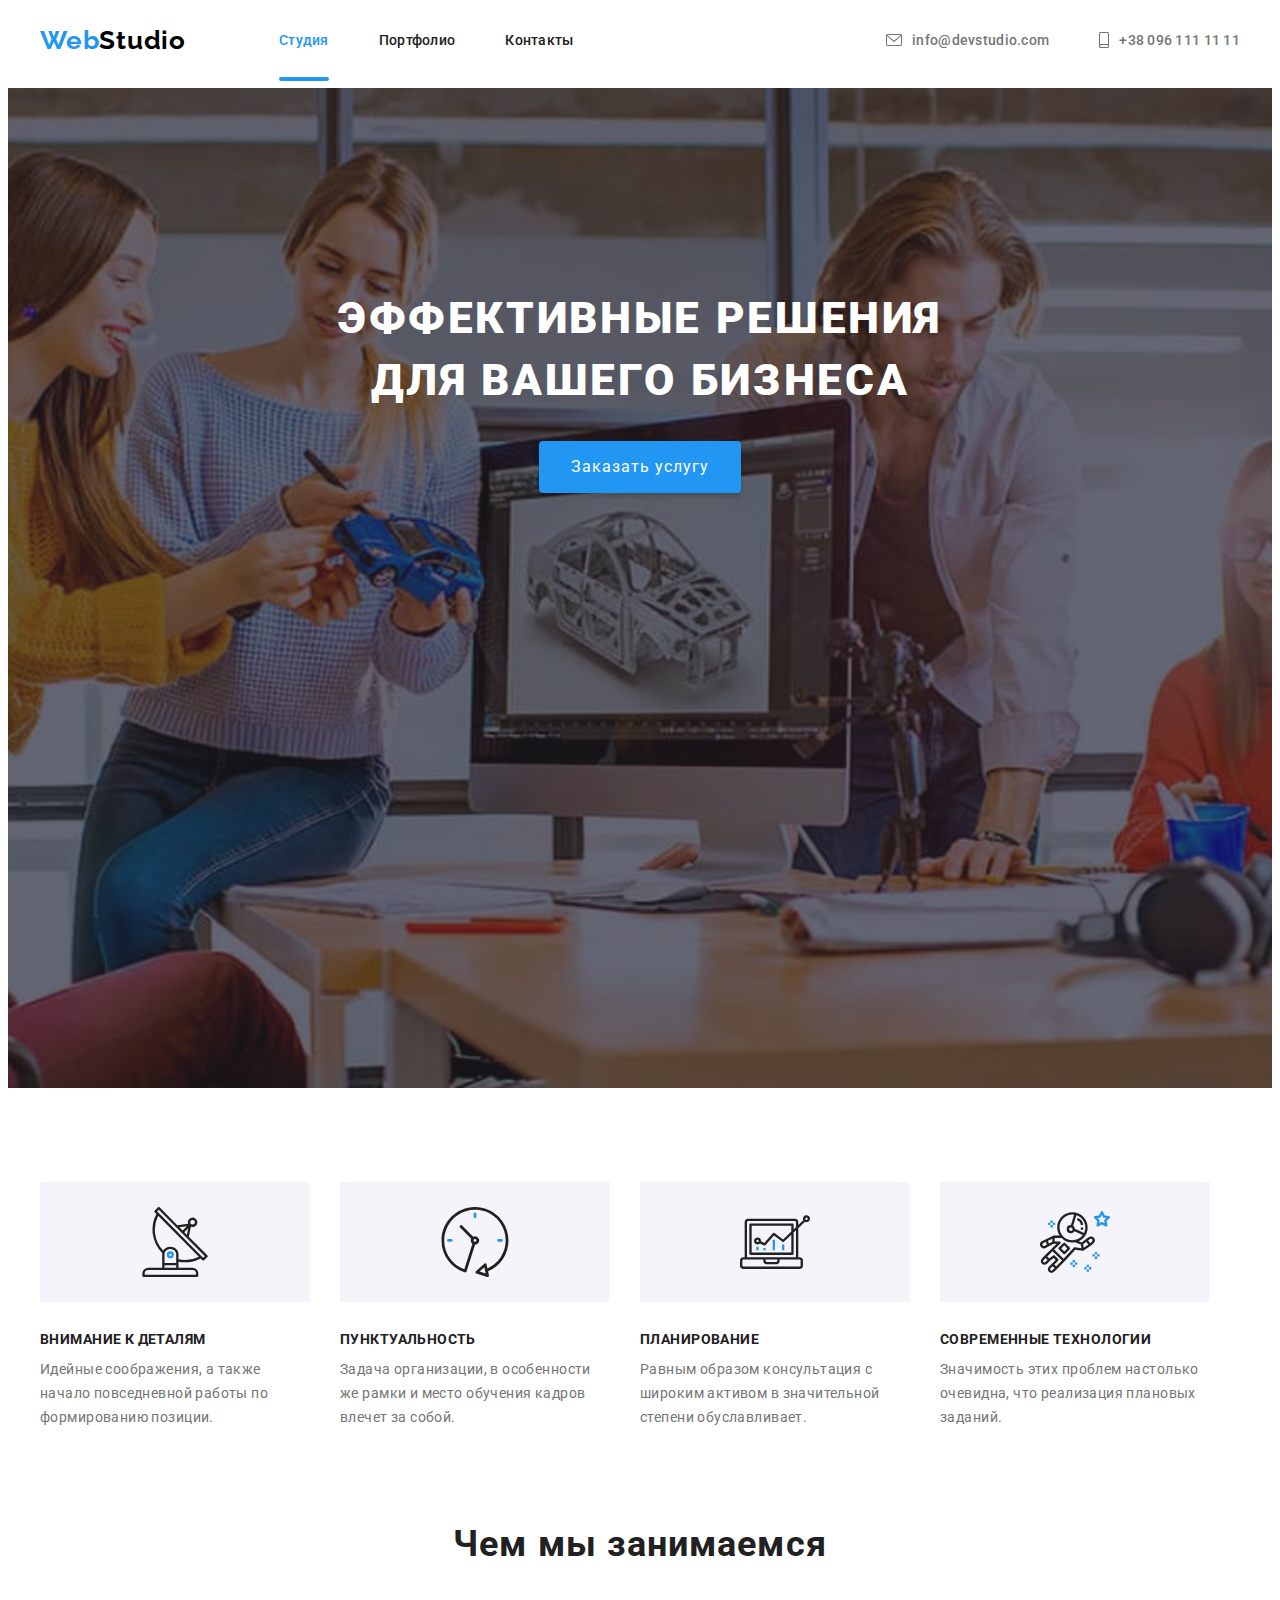
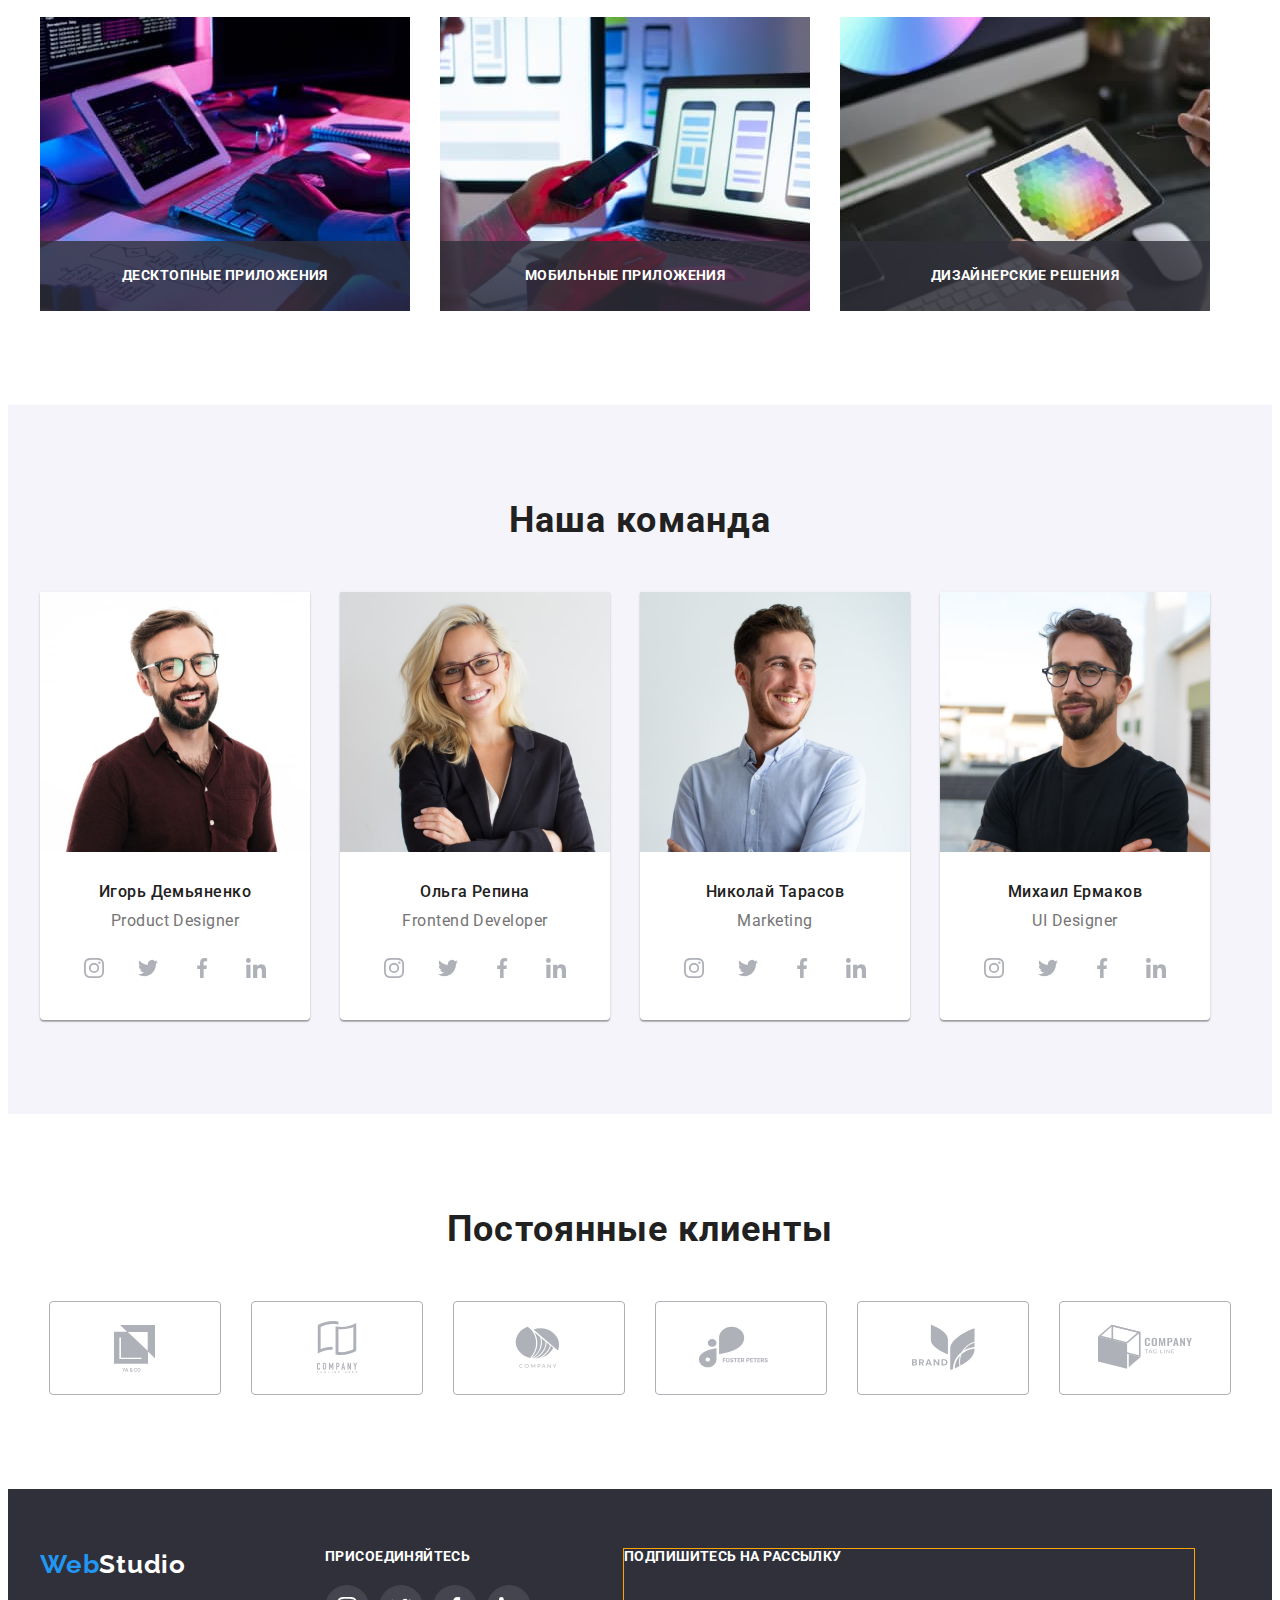
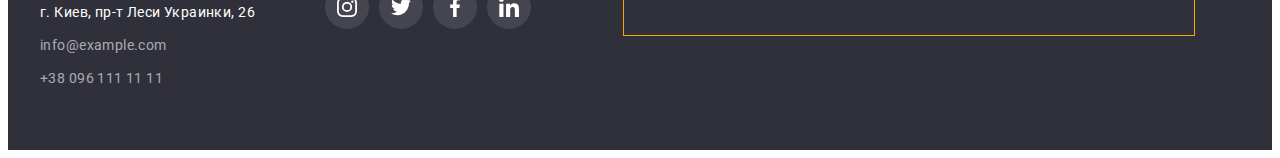
==== index.html @ ceae9c0c "added a button to the modal window" ====
<!DOCTYPE html>
<html lang="ru">
  <head>
    <meta charset="UTF-8" />
    <meta http-equiv="X-UA-Compatible" content="IE=edge" />
    <meta name="viewport" content="width=device-width, initial-scale=1.0" />
    <title>Document</title>
    <link
      href="https://fonts.googleapis.com/css2?family=Raleway:wght@700&family=Roboto:wght@400;500;700;900&display=swap"
      rel="stylesheet"
    />
    <link
      rel="stylesheet"
      href="https://cdnjs.cloudflare.com/ajax/libs/modern-normalize/1.1.0/modern-normalize.min.css"
      integrity="sha512-wpPYUAdjBVSE4KJnH1VR1HeZfpl1ub8YT/NKx4PuQ5NmX2tKuGu6U/JRp5y+Y8XG2tV+wKQpNHVUX03MfMFn9Q=="
      crossorigin="anonymous"
      referrerpolicy="no-referrer"
    />
    <link rel="stylesheet" href="./css/reset.css" />
    <link rel="stylesheet" href="./css/styles.css" />
  </head>
  <body>
    <!-- HEADER SECTION -->

    <header class="page-header">
      <!-- HEADER LOGO -->

      <div class="container main-menu">
        <a class="logo" href="./index.html"
          ><span class="logo-web">Web</span>Studio</a
        >

        <!-- HEADER MENU NAVIGATION   -->

        <nav>
          <ul class="site-nav list">
            <li class="item">
              <a href="./index.html" class="link site-nav-link active"
                >Студия</a
              >
            </li>
            <li class="item">
              <a href="./portfolio.html" class="link site-nav-link"
                >Портфолио</a
              >
            </li>
            <li class="item">
              <a href="" class="link site-nav-link">Контакты</a>
            </li>
          </ul>
        </nav>

        <!-- HEADER CONTACTS SECTIONS -->

        <ul class="site-nav-contacts list">
          <li class="contacts-display">
            <a href="mailto:info@devstudio.com" class="link site-contacts-link">
              <svg class="icon-envelope">
                <use href="./images/icons.svg#icon-envelope"></use>
              </svg>
              info@devstudio.com</a
            >
          </li>
          <li class="contacts-display">
            <a href="tel:+380961111111" class="link site-contacts-link">
              <svg class="icon-smartphone">
                <use href="./images/icons.svg#icon-smartphone"></use>
              </svg>
              +38 096 111 11 11</a
            >
          </li>
        </ul>
      </div>
    </header>

    <!-- MAIN/UNIQUES WEBPAGE CONTENT -->

    <main>
      <!-- HERO SECTION -->

      <section class="hero">
        <h1 class="hero-title">Эффективные решения для вашего бизнеса</h1>
        <button class="hero-button" type="button" data-modal-open>
          Заказать услугу
        </button>
      </section>

      <!-- OUR STRONG SIDES SECTION -->

      <section class="section">
        <h2 class="visually-hidden">Наши сильные стороны</h2>
        <div class="container">
          <ul class="flex-container list">
            <li class="flex-element">
              <div class="whatwedo-icons">
                <svg class="whatwedo-icons-item">
                  <use href="./images/icons.svg#icon-antenna"></use>
                </svg>
              </div>
              <h3 class="subsection-title">Внимание к деталям</h3>
              <p>
                Идейные соображения, а также начало повседневной работы по
                формированию позиции.
              </p>
            </li>
            <li class="flex-element">
              <div class="whatwedo-icons">
                <svg class="whatwedo-icons-item">
                  <use href="./images/icons.svg#icon-vector"></use>
                </svg>
              </div>
              <h3 class="subsection-title">Пунктуальность</h3>
              <p>
                Задача организации, в особенности же рамки и место обучения
                кадров влечет за собой.
              </p>
            </li>
            <li class="flex-element">
              <div class="whatwedo-icons">
                <svg class="whatwedo-icons-item">
                  <use href="./images/icons.svg#icon-diagram"></use>
                </svg>
              </div>
              <h3 class="subsection-title">Планирование</h3>
              <p>
                Равным образом консультация с широким активом в значительной
                степени обуславливает.
              </p>
            </li>
            <li class="flex-element">
              <div class="whatwedo-icons">
                <svg class="whatwedo-icons-item">
                  <use href="./images/icons.svg#icon-astronaut"></use>
                </svg>
              </div>
              <h3 class="subsection-title">Современные технологии</h3>
              <p>
                Значимость этих проблем настолько очевидна, что реализация
                плановых заданий.
              </p>
            </li>
          </ul>
        </div>
      </section>

      <!-- WHAT WE DO SECTION-->

      <section>
        <div class="container whatwedo">
          <h2 class="section-title">Чем мы занимаемся</h2>
          <ul class="whatwedo-list list">
            <li class="whatwedo-pictures">
              <img
                src="././images/whatwedo/whatwedo-1.jpg"
                alt="Картинка 1"
                width="370"
              />
              <div class="whatwedo-layer">
                <p class="whatwedo-layer-text">Десктопные приложения</p>
              </div>
              <!-- </div> -->
            </li>
            <li class="whatwedo-pictures">
              <img
                src="././images/whatwedo/whatwedo-2.jpg"
                alt="Картинка 2"
                width="370"
              />
              <div class="whatwedo-layer">
                <p class="whatwedo-layer-text">Мобильные приложения</p>
              </div>
            </li>
            <li class="whatwedo-pictures">
              <img
                src="././images/whatwedo/whatwedo-3.jpg"
                alt="Картинка 3"
                width="370"
              />
              <div class="whatwedo-layer">
                <p class="whatwedo-layer-text">Дизайнерские решения</p>
              </div>
            </li>
          </ul>
        </div>
      </section>

      <!-- OUR TEAM SECTION -->

      <section class="section team">
        <div class="container">
          <h2 class="section-title">Наша команда</h2>
          <ul class="flex-container team list">
            <li class="flex-element-team">
              <img
                src="././images/ourteam/ourteam-1.jpg"
                alt="Игорь Демьяненко"
                width="270"
              />
              <div class="team-description">
                <h3 class="team-names">Игорь Демьяненко</h3>
                <p class="team-professions">Product Designer</p>
                <!-- SOCIAL ICONS -->
                <ul class="team-social">
                  <li class="team-item">
                    <a
                      class="team-link"
                      href="https://www.instagram.com/"
                      target="_blank"
                      rel="noopener noreferrer"
                      aria-label="Instragram Icon"
                    >
                      <svg class="team-icon">
                        <use href="./images/icons.svg#icon-instagram"></use>
                      </svg>
                    </a>
                  </li>
                  <li class="team-item">
                    <a
                      class="team-link"
                      href="https://twitter.com/?lang=en"
                      target="_blank"
                      rel="noopener noreferrer"
                      aria-label="Twitter Icon"
                    >
                      <svg class="team-icon">
                        <use href="./images/icons.svg#icon-twitter"></use>
                      </svg>
                    </a>
                  </li>
                  <li class="team-item">
                    <a
                      class="team-link"
                      href="https://twitter.com/?lang=en"
                      target="_blank"
                      rel="noopener noreferrer"
                      aria-label="Facebook Icon"
                    >
                      <svg class="team-icon">
                        <use href="./images/icons.svg#icon-facebook"></use>
                      </svg>
                    </a>
                  </li>
                  <li class="team-item">
                    <a
                      class="team-link"
                      href="https://www.linkedin.com/"
                      target="_blank"
                      rel="noopener noreferrer"
                      aria-label="LinkedIn Icon"
                    >
                      <svg class="team-icon">
                        <use href="./images/icons.svg#icon-linkedin"></use>
                      </svg>
                    </a>
                  </li>
                </ul>
              </div>
            </li>
            <li class="flex-element-team">
              <img
                src="././images/ourteam/ourteam-2.jpg"
                alt="Ольга Репина"
                width="270"
              />
              <div class="team-description">
                <h3 class="team-names">Ольга Репина</h3>
                <p class="team-professions">Frontend Developer</p>
                <!-- SOCIAL ICONS -->
                <ul class="team-social">
                  <li class="team-item">
                    <a
                      class="team-link"
                      href="https://www.instagram.com/"
                      target="_blank"
                      rel="noopener noreferrer"
                      aria-label="Instragram Icon"
                    >
                      <svg class="team-icon">
                        <use href="./images/icons.svg#icon-instagram"></use>
                      </svg>
                    </a>
                  </li>
                  <li class="team-item">
                    <a
                      class="team-link"
                      href="https://twitter.com/?lang=en"
                      target="_blank"
                      rel="noopener noreferrer"
                      aria-label="Twitter Icon"
                    >
                      <svg class="team-icon">
                        <use href="./images/icons.svg#icon-twitter"></use>
                      </svg>
                    </a>
                  </li>
                  <li class="team-item">
                    <a
                      class="team-link"
                      href="https://twitter.com/?lang=en"
                      target="_blank"
                      rel="noopener noreferrer"
                      aria-label="Facebook Icon"
                    >
                      <svg class="team-icon">
                        <use href="./images/icons.svg#icon-facebook"></use>
                      </svg>
                    </a>
                  </li>
                  <li class="team-item">
                    <a
                      class="team-link"
                      href="https://www.linkedin.com/"
                      target="_blank"
                      rel="noopener noreferrer"
                      aria-label="LinkedIn Icon"
                    >
                      <svg class="team-icon">
                        <use href="./images/icons.svg#icon-linkedin"></use>
                      </svg>
                    </a>
                  </li>
                </ul>
              </div>
            </li>
            <li class="flex-element-team">
              <img
                src="././images/ourteam/ourteam-3.jpg"
                alt="Николай Тарасов"
                width="270"
              />
              <div class="team-description">
                <h3 class="team-names">Николай Тарасов</h3>
                <p class="team-professions">Marketing</p>
                <!-- SOCIAL ICONS -->
                <ul class="team-social">
                  <li class="team-item">
                    <a
                      class="team-link"
                      href="https://www.instagram.com/"
                      target="_blank"
                      rel="noopener noreferrer"
                      aria-label="Instragram Icon"
                    >
                      <svg class="team-icon">
                        <use href="./images/icons.svg#icon-instagram"></use>
                      </svg>
                    </a>
                  </li>
                  <li class="team-item">
                    <a
                      class="team-link"
                      href="https://twitter.com/?lang=en"
                      target="_blank"
                      rel="noopener noreferrer"
                      aria-label="Twitter Icon"
                    >
                      <svg class="team-icon">
                        <use href="./images/icons.svg#icon-twitter"></use>
                      </svg>
                    </a>
                  </li>
                  <li class="team-item">
                    <a
                      class="team-link"
                      href="https://twitter.com/?lang=en"
                      target="_blank"
                      rel="noopener noreferrer"
                      aria-label="Facebook Icon"
                    >
                      <svg class="team-icon">
                        <use href="./images/icons.svg#icon-facebook"></use>
                      </svg>
                    </a>
                  </li>
                  <li class="team-item">
                    <a
                      class="team-link"
                      href="https://www.linkedin.com/"
                      target="_blank"
                      rel="noopener noreferrer"
                      aria-label="LinkedIn Icon"
                    >
                      <svg class="team-icon">
                        <use href="./images/icons.svg#icon-linkedin"></use>
                      </svg>
                    </a>
                  </li>
                </ul>
              </div>
            </li>
            <li class="flex-element-team">
              <img
                src="././images/ourteam/ourteam-4.jpg"
                alt="Михаил Ермаков"
                width="270"
              />
              <div class="team-description">
                <h3 class="team-names">Михаил Ермаков</h3>
                <p class="team-professions">UI Designer</p>
                <!-- SOCIAL ICONS -->
                <ul class="team-social">
                  <li class="team-item">
                    <a
                      class="team-link"
                      href="https://www.instagram.com/"
                      target="_blank"
                      rel="noopener noreferrer"
                      aria-label="Instragram Icon"
                    >
                      <svg class="team-icon">
                        <use href="./images/icons.svg#icon-instagram"></use>
                      </svg>
                    </a>
                  </li>
                  <li class="team-item">
                    <a
                      class="team-link"
                      href="https://twitter.com/?lang=en"
                      target="_blank"
                      rel="noopener noreferrer"
                      aria-label="Twitter Icon"
                    >
                      <svg class="team-icon">
                        <use href="./images/icons.svg#icon-twitter"></use>
                      </svg>
                    </a>
                  </li>
                  <li class="team-item">
                    <a
                      class="team-link"
                      href="https://twitter.com/?lang=en"
                      target="_blank"
                      rel="noopener noreferrer"
                      aria-label="Facebook Icon"
                    >
                      <svg class="team-icon">
                        <use href="./images/icons.svg#icon-facebook"></use>
                      </svg>
                    </a>
                  </li>
                  <li class="team-item">
                    <a
                      class="team-link"
                      href="https://www.linkedin.com/"
                      target="_blank"
                      rel="noopener noreferrer"
                      aria-label="LinkedIn Icon"
                    >
                      <svg class="team-icon">
                        <use href="./images/icons.svg#icon-linkedin"></use>
                      </svg>
                    </a>
                  </li>
                </ul>
              </div>
            </li>
          </ul>
        </div>
      </section>
    </main>

    <!-- OUR CUSTOMERS SECTION -->

    <section class="section">
      <div class="container">
        <h2 class="section-title">Постоянные клиенты</h2>
        <ul class="customers-list">
          <li class="customers-items">
            <a
              class="customers-link"
              href=""
              target="_blank"
              rel="noopener noreferrer"
              aria-label="Our client 1"
            >
              <svg class="customers-icon">
                <use href="./images/icons.svg#icon-client1"></use>
              </svg>
            </a>
          </li>
          <li class="customers-items">
            <a
              class="customers-link"
              href=""
              target="_blank"
              rel="noopener noreferrer"
              aria-label="Our client 2"
            >
              <svg class="customers-icon">
                <use href="./images/icons.svg#icon-client2"></use>
              </svg>
            </a>
          </li>
          <li class="customers-items">
            <a
              class="customers-link"
              href=""
              target="_blank"
              rel="noopener noreferrer"
              aria-label="Our client 3"
            >
              <svg class="customers-icon">
                <use href="./images/icons.svg#icon-client3"></use>
              </svg>
            </a>
          </li>
          <li class="customers-items">
            <a
              class="customers-link"
              href=""
              target="_blank"
              rel="noopener noreferrer"
              aria-label="Our client 4"
            >
              <svg class="customers-icon">
                <use href="./images/icons.svg#icon-client4"></use>
              </svg>
            </a>
          </li>
          <li class="customers-items">
            <a
              class="customers-link"
              href=""
              target="_blank"
              rel="noopener noreferrer"
              aria-label="Our client 5"
            >
              <svg class="customers-icon">
                <use href="./images/icons.svg#icon-client5"></use>
              </svg>
            </a>
          </li>
          <li class="customers-items">
            <a
              class="customers-link"
              href=""
              target="_blank"
              rel="noopener noreferrer"
              aria-label="Our client "
            >
              <svg class="customers-icon">
                <use href="./images/icons.svg#icon-client6"></use>
              </svg>
            </a>
          </li>
        </ul>
      </div>
    </section>

    <!-- PAGE FOOTER SECTION-->

    <footer class="footer">
      <div class="container">
        <div class="footer-container">
          <div class="footer-address">
            <div class="logo-footer">
              <a class="logo" href=""
                ><span class="logo-web">Web</span
                ><span class="logo-studio-footer">Studio</span></a
              >
            </div>
            <address>
              <p class="contacts-items addess-footer">
                г. Киев, пр-т Леси Украинки, 26
              </p>
              <a
                class="contacts-items contacts-footer link"
                href="mailto:info@example.com"
                >info@example.com</a
              >
              <a
                class="contacts-items contacts-footer link"
                href="tel:+380961111111"
                >+38 096 111 11 11</a
              >
            </address>
          </div>

          <!-- FOOTER JOIN US SECTION -->

          <div>
            <p class="join-us-title">Присоединяйтесь</p>
            <ul class="join-us-list">
              <li class="join-us-item">
                <a
                  class="join-us-link"
                  href="https://www.instagram.com/"
                  target="_blank"
                  rel="noopener noreferrer"
                  aria-label="Instragram Icon"
                >
                  <svg class="join-us-icon">
                    <use href="./images/icons.svg#icon-instagram"></use>
                  </svg>
                </a>
              </li>
              <li class="join-us-item">
                <a
                  class="join-us-link"
                  href="https://twitter.com/?lang=en"
                  target="_blank"
                  rel="noopener noreferrer"
                  aria-label="Twitter Icon"
                >
                  <svg class="join-us-icon">
                    <use href="./images/icons.svg#icon-twitter"></use>
                  </svg>
                </a>
              </li>
              <li class="join-us-item">
                <a
                  class="join-us-link"
                  href="https://twitter.com/?lang=en"
                  target="_blank"
                  rel="noopener noreferrer"
                  aria-label="Facebook Icon"
                >
                  <svg class="join-us-icon">
                    <use href="./images/icons.svg#icon-facebook"></use>
                  </svg>
                </a>
              </li>
              <li class="join-us-item">
                <a
                  class="join-us-link"
                  href="https://www.linkedin.com/"
                  target="_blank"
                  rel="noopener noreferrer"
                  aria-label="LinkedIn Icon"
                >
                  <svg class="join-us-icon">
                    <use href="./images/icons.svg#icon-linkedin"></use>
                  </svg>
                </a>
              </li>
            </ul>
          </div>

          <!-- SIGN UP FOOTER -->
          <div class="sign-up-section">
            <p class="sign-up-title">Подпишитесь на рассылку</p>
            <div></div>
          </div>
        </div>
      </div>
    </footer>

    <!-- MODAL WINDOW "MAKE AN ORDER" BUTTON -->

    <div class="backdrop is-hidden" data-modal>
      <div class="modal">
        <!-- MODAL FORM CLOSE BUTTON -->

        <button class="modal-close-button" data-modal-close>
          <svg class="icon-close-button">
            <use href="./images/icons.svg#icon-close-button"></use>
          </svg>
        </button>

        <!-- MODAL SUBMIT FORM -->

        <form class="modal-form" autocomplete="off">
          <h2 class="modal-header">Оставьте свои данные, мы вам перезвоним</h2>
          <label class="modal-label"
            >Имя
            <span class="modal-field">
              <input class="modal-input" type="text" name="name" />
              <svg class="modal-icon">
                <use href="./images/icons.svg#icon-modal-name"></use>
              </svg>
            </span>
          </label>
          <label class="modal-label"
            >Телефон
            <span class="modal-field">
              <input class="modal-input" type="tel" name="phone-number" />
              <svg class="modal-icon">
                <use href="./images/icons.svg#icon-modal-phone"></use>
              </svg>
            </span>
          </label>
          <label class="modal-label"
            >Почта
            <span class="modal-field">
              <input class="modal-input" type="email" name="email" />
              <svg class="modal-icon">
                <use href="./images/icons.svg#icon-modal-email"></use>
              </svg>
            </span>
          </label>
          <label class="modal-label">
            Комментарий
            <textarea
              class="modal-field-comment"
              name="feedback"
              placeholder="Введите текст"
            ></textarea>
          </label>
          <label class="modal-checkbox">
            <input type="checkbox" name="terms" value="terms" />Соглашаюсь с
            рассылкой и принимаю<span class="terms-agreement"
              >Условия договора</span
            >
          </label>
          <button class="modal-button" type="submit">Отправить</button>
        </form>
      </div>
    </div>

    <!-- MODAL JS FILE -->

    <script src="./js/modal.js"></script>
  </body>
</html>
---- css/styles.css ----
:root {
  --primary-text-color: #757575;
  --secondary-text-color: #ffffff;
  --title-text-color: #212121;
  --accent-color: #2196f3;
  --primary-bgd-color: #ffffff;
  --secondary-bgd-color: #2f303a;
  --third-bgd-color: #f5f4fa;
}

/* --secondary-font-family: "Raleway", sans-serif; */

body {
  font-family: "Roboto", sans-serif;
  font-size: 14px;
  line-height: 1.7;
  letter-spacing: 0.03em;
  color: var(--primary-text-color);
  background-color: var(--primary-bgd-color);
  padding-top: 80px;
}

/* UTILITES */

.link {
  text-decoration: none;
  transition: color 250ms cubic-bezier(0.4, 0, 0.2, 1);
}

.link:hover,
.link:focus,
.link:active {
  color: var(--accent-color);
}

.list {
  list-style: none;
}

.list .active {
  color: var(--accent-color);
}

.visually-hidden {
  position: absolute;
  white-space: nowrap;
  width: 1px;
  height: 1px;
  overflow: hidden;
  border: 0;
  padding: 0;
  clip: rect(0 0 0 0);
  clip-path: inset(50%);
  margin: -1px;
}

.container {
  width: 1200px;
  padding-left: 15px;
  padding-right: 15px;
  margin-left: auto;
  margin-right: auto;
}

.main-menu {
  display: flex;
  align-items: center;
}

.section {
  padding-top: 94px;
  padding-bottom: 94px;
}

/* WEBSITE LOGO */

.logo {
  font-family: "Raleway", sans-serif;
  font-weight: 700;
  font-size: 26px;
  line-height: 1.2;
  letter-spacing: 0.03em;
  text-decoration: none;
  color: #000000;
}

.logo-web {
  color: var(--accent-color);
}

/* HEADER */

.page-header {
  position: fixed;
  top: 0;
  left: 0;
  width: 100%;
  min-height: 80px;
  background-color: var(--primary-bgd-color);
  z-index: 1;
}

/* WEBSITE NAVIGATION SECTION */

.site-nav {
  display: flex;
  margin-left: 93px;

  font-weight: 500;
  font-size: 14px;
  line-height: 1.2;
  letter-spacing: 0.02em;
  color: var(--title-text-color);
}

.site-nav .item:not(:last-child) {
  margin-right: 50px;
}

.item {
  position: relative;
}

.site-nav-link {
  position: relative;

  display: block;
  padding-top: 32px;
  padding-bottom: 32px;

  font-weight: 500;
  font-size: 14px;
  line-height: 1.2;
  letter-spacing: 0.02em;
  color: var(--title-text-color);
}

.site-nav-link.active:after {
  position: absolute;
  top: calc(100% - 4px);
  left: 0;

  content: "";
  width: 100%;
  height: 4px;
  border-radius: 4px;
  background-color: var(--accent-color);
}

/* WEBSITE CONTACTS SECTION */

.site-nav-contacts {
  display: flex;
  margin-left: auto;
}

.site-nav-contacts .contacts-display:not(:last-child) {
  margin-right: 50px;
}

.site-contacts-link {
  display: flex;
  align-items: center;

  font-weight: 500;
  font-size: 14px;
  line-height: 1.2;
  letter-spacing: 0.02em;
  color: var(--primary-text-color);
}

.icon-envelope {
  width: 16px;
  height: 12px;
  fill: currentColor;
  cursor: pointer;
  margin-right: 10px;
  transition: fill 250ms cubic-bezier(0.4, 0, 0.2, 1);
}

.icon-envelope:hover,
.icon-envelope:focus,
.icon-envelope:active {
  fill: var(--accent-color);
}

.icon-smartphone {
  width: 10px;
  height: 16px;
  fill: currentColor;
  margin-right: 10px;
  transition: fill 250ms cubic-bezier(0.4, 0, 0.2, 1);
}

.icon-smartphone:hover,
.icon-smartphone:focus,
.icon-smartphone:active {
  fill: var(--accent-color);
}

/* HERO SECTION */

.hero {
  max-width: 1600px;
  height: 600px;
  margin-left: auto;
  margin-right: auto;

  background-color: var(--secondary-bgd-color);
  background-image: linear-gradient(
      to right,
      rgba(47, 48, 58, 0.4),
      rgba(47, 48, 58, 0.4)
    ),
    url(../images/hero-background.jpg);
  background-repeat: no-repeat;
  background-position: center;
  background-size: cover;

  text-align: center;
  padding: 200px 0px;
}

.hero-title {
  max-width: 696px;
  text-align: center;

  font-weight: 900;
  font-size: 44px;
  line-height: 1.4;
  letter-spacing: 0.06em;
  text-transform: uppercase;
  color: var(--secondary-text-color);

  margin-bottom: 30px;
  margin: 0 auto;
}

.hero-button {
  font-family: inherit;
  font-size: 16px;
  line-height: 2;
  text-align: center;
  letter-spacing: 0.06em;
  color: var(--secondary-text-color);
  background-color: var(--accent-color);
  box-shadow: 0px 4px 4px rgba(0, 0, 0, 0.15);
  border: none;

  min-width: 200px;
  min-height: 50px;
  border-radius: 4px;
  padding: 10px 32px;
  margin-top: 30px;
  transition: box-shadow 250ms cubic-bezier(0.4, 0, 0.2, 1);
}

.hero-button:hover,
.hero-button:focus,
.hero-button:active {
  box-shadow: inset 0 0 5px 2px rgba(0, 0, 0, 0.3);
}

/* OUR STRONG SIDES SECTION */

.flex-container {
  display: flex;
  flex-wrap: wrap;
  background-color: var(--primary-bgd-color);
  padding-left: 0;
}

.flex-element {
  width: 270px;
  margin-right: 30px;
}

.flex-element:first-child {
  margin-left: 0;
}

.flex-element:last-child {
  margin-right: 0;
}

.whatwedo-icons {
  display: flex;
  justify-content: center;
  align-items: center;
  width: 270px;
  height: 120px;
  background-color: var(--third-bgd-color);
  margin-bottom: 30px;
}

.whatwedo-icons-item {
  display: block;
  align-items: center;
  align-content: center;
  width: 70px;
  height: 70px;
}

.subsection-title {
  font-weight: 700;
  font-size: 14px;
  line-height: 1.14;
  letter-spacing: 0.03em;
  text-transform: uppercase;
  color: var(--title-text-color);
  margin-bottom: 10px;
}

/* WHAT WE DO SECTION */

.whatwedo {
  padding-bottom: 94px;
}

.section-title {
  font-weight: 700;
  font-size: 36px;
  line-height: 1.2;
  letter-spacing: 0.03em;
  color: var(--title-text-color);

  text-align: center;
  margin-bottom: 50px;
}

.whatwedo-list {
  display: flex;
}

.whatwedo-list {
  margin-right: 30px;
}

.whatwedo-pictures:not(:last-child) {
  margin-right: 30px;
}

.whatwedo-pictures {
  position: relative;
}

.whatwedo-layer {
  position: absolute;
  right: 0;
  bottom: 0;
  width: 100%;
  min-height: 70px;
  background-color: rgba(47, 48, 58, 0.8);
}

.whatwedo-layer-text {
  text-align: center;
  font-weight: 700;
  font-size: 14px;
  line-height: 1.14;
  letter-spacing: 0.03em;
  text-transform: uppercase;
  color: var(--secondary-text-color);
  padding: 27px 82px;
}

/* OUR TEAM SECTION */

.team {
  background-color: var(--third-bgd-color);
}

.flex-element-team {
  min-width: 270px;
  min-height: 428px;
  margin-right: 30px;
  box-shadow: 0px 1px 3px rgba(0, 0, 0, 0.12), 0px 1px 1px rgba(0, 0, 0, 0.14),
    0px 2px 1px rgba(0, 0, 0, 0.2);
  border-radius: 0px 0px 4px 4px;
  background-color: var(--primary-bgd-color);
}

.flex-element-team:last-child {
  margin-right: 0;
}

.team-description {
  text-align: center;
  padding: 30px 32px;
}

.team-names {
  font-weight: 500;
  font-size: 16px;
  line-height: 1.2;
  letter-spacing: 0.03em;
  color: var(--title-text-color);
  margin-bottom: 10px;
}

.team-professions {
  font-size: 16px;
  line-height: 1.2;
  letter-spacing: 0.03em;
  color: var(--primary-text-color);
  margin-bottom: 16px;
}
/* SOCIAL LINKS */

.team-social {
  display: flex;
  justify-content: center;
}

.team-item {
  display: flex;
  justify-content: center;
  margin-right: 10px;
}

.team-item:last-child {
  margin-right: 0;
}

.team-link {
  display: flex;
  justify-content: center;
  align-items: center;
  width: 44px;
  height: 44px;
  color: #afb1b8;
  border-radius: 50%;
  text-decoration: none;
  cursor: pointer;
  transition: color 250ms cubic-bezier(0.4, 0, 0.2, 1),
    fill 250ms cubic-bezier(0.4, 0, 0.2, 1),
    background-color 250ms cubic-bezier(0.4, 0, 0.2, 1);
}

.team-icon {
  width: 20px;
  height: 20px;
  fill: currentColor;
  cursor: pointer;
}

.team-link:hover,
.team-link:focus,
.team-link:active {
  color: var(--secondary-text-color);
  fill: var(--secondary-text-color);
  background-color: var(--accent-color);
}

/* OUR CUSTOMERS SECTION */

.customers-list {
  display: flex;
  justify-content: center;
  align-items: center;
  padding-left: auto;
  padding-right: auto;
}

.customers-items {
  margin-right: 30px;
}

.customers-items:last-child {
  margin-right: 0;
}

.customers-link {
  display: flex;
  justify-content: center;
  align-items: center;
  width: 170px;
  height: 92px;
  color: #afb1b8;
  border: 1px solid #afb1b8;
  border-radius: 4px;
  cursor: pointer;
  transition: color 250ms cubic-bezier(0.4, 0, 0.2, 1),
    border 250ms cubic-bezier(0.4, 0, 0.2, 1);
}

.customers-link:hover,
.customers-link:focus,
.customers-link:active {
  color: var(--accent-color);
  border: 1px solid var(--accent-color);
}

.customers-icon {
  width: 106px;
  height: 60px;
  fill: currentColor;
}

/* PAGE FOOTER SECTION */

.footer {
  background-color: var(--secondary-bgd-color);
  padding-top: 60px;
  padding-bottom: 60px;
}

.footer-container {
  display: flex;
  justify-content: flex-start;
  align-items: flex-start;
}

.footer-address {
  margin-right: 70px;
}

.logo-footer {
  margin-bottom: 20px;
}

.logo-studio-footer {
  color: var(--secondary-text-color);
}

.addess-footer {
  font-style: normal;
  font-size: 14px;
  line-height: 1.7;
  letter-spacing: 0.03em;
  color: var(--secondary-text-color);
  margin-bottom: 9px;
}

.contacts-items {
  display: block;
  margin-bottom: 9px;
}

.contacts-items:last-child {
  margin-bottom: 0;
}

.contacts-footer {
  font-style: normal;
  font-size: 14px;
  line-height: 1.7;
  letter-spacing: 0.03em;
  color: rgba(255, 255, 255, 0.6);
}

/* FOOTER JOIN US SECTION */

.join-us-title {
  font-weight: 700;
  font-size: 14px;
  line-height: 1.14;
  letter-spacing: 0.03em;
  text-transform: uppercase;
  color: var(--secondary-text-color);
  margin-bottom: 20px;
}

.join-us-list {
  display: flex;
  justify-content: flex-start;
}

.join-us-item {
  margin-right: 10px;
}

.join-us-item:last-child {
  margin-right: 0;
}

.join-us-link {
  display: flex;
  justify-content: center;
  align-items: center;
  width: 44px;
  height: 44px;
  background: rgba(255, 255, 255, 0.1);
  color: #ffffff;
  border-radius: 50%;
  text-decoration: none;
  cursor: pointer;
  transition: background-color 250ms cubic-bezier(0.4, 0, 0.2, 1);
}

.join-us-link:hover,
.join-us-link:focus,
.join-us-link:active {
  background-color: var(--accent-color);
}

.join-us-icon {
  width: 20px;
  height: 20px;
  fill: currentColor;
  cursor: pointer;
}

/* <!-- SIGN UP FOOTER --> */

.sign-up-section {
  display: flex;
  justify-content: flex-start;
  align-items: flex-start;
  width: 570px;
  height: 86px;
  margin-left: 93px;

  outline: 1px solid orange;
}

.sign-up-title {
  width: 219px;
  height: 16px;
  font-weight: 700;
  font-size: 14px;
  line-height: 1.14;
  letter-spacing: 0.03em;
  text-transform: uppercase;
  color: var(--secondary-text-color);
  margin-bottom: 20px;
}

/* PORTFOLIO PAGE SECTION */

.portfolio-header {
  border-bottom: 1px solid #ececec;
}

.portfolio-button-container {
  display: flex;
  justify-content: center;
  margin-bottom: 50px;
}

.portfolio-button-item {
  margin-right: 8px;
}

.portfolio-button {
  font-family: "Roboto", sans-serif;
  font-weight: 500;
  font-size: 16px;
  line-height: 1.6;
  text-align: center;
  letter-spacing: 0.03em;
  color: var(--title-text-color);
  background-color: var(--third-bgd-color);
  border: none;
  border-radius: 4px;
  cursor: pointer;

  padding: 6px 22px;

  transition: background-color 250ms cubic-bezier(0.4, 0, 0.2, 1),
    color 250ms cubic-bezier(0.4, 0, 0.2, 1),
    box-shadow 250ms cubic-bezier(0.4, 0, 0.2, 1);
}

.portfolio-button:hover,
.portfolio-button:focus,
.portfolio-button:active {
  background-color: var(--accent-color);
  color: #ffffff;
  box-shadow: 0px 3px 1px rgba(0, 0, 0, 0.1), 0px 1px 2px rgba(0, 0, 0, 0.08),
    0px 2px 2px rgba(0, 0, 0, 0.12);
}

.portfolio-button-text {
  font-weight: 500;
  font-size: 16px;
  line-height: 1.6;
  text-align: center;
  letter-spacing: 0.03em;
  color: var(--title-text-color);
}

.flex-element-portfolio {
  display: flex;
  flex-wrap: wrap;
  margin-right: 30px;
}

.flex-element-portfolio:last-child {
  margin-right: 0;
}

.works {
  margin-right: 30px;
  cursor: pointer;
  transition: box-shadow 250ms cubic-bezier(0.4, 0, 0.2, 1);
}

.works:nth-child(-n + 6) {
  margin-bottom: 30px;
}

.works:nth-child(3n + 3) {
  margin-right: 0;
}

.works:hover {
  box-shadow: 0px 1px 1px rgba(0, 0, 0, 0.12), 0px 4px 4px rgba(0, 0, 0, 0.06),
    1px 4px 6px rgba(0, 0, 0, 0.16);
}

/* ----- WORKS OVERLAY START ----- */

.works-pictures {
  position: relative;
  overflow: hidden;
}

.works-pictures:hover .works-overlay {
  transform: translateY(0);
}

.works-overlay {
  position: absolute;
  top: 0;
  left: 0;
  width: 370px;
  height: 100%;

  background: rgba(33, 150, 243, 0.9);
  font-size: 18px;
  line-height: 1.5;
  letter-spacing: 0.03em;
  color: var(--secondary-text-color);
  padding: 63px 24px;

  transform: translateY(100%);
  transition: transform 250ms cubic-bezier(0.4, 0, 0.2, 1);
}

/* ----- WORKS OVERLAY END ----- */

.works-description {
  padding: 20px 24px;
  border-right: 1px solid #eeeeee;
  border-left: 1px solid #eeeeee;
  border-bottom: 1px solid #eeeeee;
}

.works-title {
  font-family: "Roboto", sans-serif;
  font-weight: 700;
  font-size: 18px;
  line-height: 2;
  letter-spacing: 0.06em;
  color: var(--title-text-color);
  margin-bottom: 4px;
}

.works-text {
  font-family: "Roboto", sans-serif;
  font-size: 16px;
  line-height: 2;
  letter-spacing: 0.03em;
  color: var(--primary-text-color);
}

/* MODAL WINDOW "MAKE AN ORDER" */

/* .backdrop {
  position: fixed;
  top: 0;
  left: 0;
  width: 100%;
  height: 100%;
  background-color: rgba(0, 0, 0, 0.2);
  opacity: 1;
  transition: opacity 250ms cubic-bezier(0.4, 0, 0.2, 1);
}

.backdrop.is-hidden {
  opacity: 0;
  visibility: hidden;
  pointer-events: none;
}

.modal {
  position: absolute;
  top: 50%;
  left: 50%;
  transform: translate(-50%, -50%);
  width: 528px;
  height: 581px;

  background: #ffffff;
  box-shadow: 0px 1px 3px rgba(0, 0, 0, 0.12), 0px 1px 1px rgba(0, 0, 0, 0.14),
    0px 2px 1px rgba(0, 0, 0, 0.2);
  border-radius: 4px;
}

.modal-close-button {
  position: absolute;
  top: 8px;
  left: 490px;
  width: 30px;
  height: 30px;
  display: flex;
  justify-content: center;
  align-items: center;

  fill: #000000;
  background-color: var(--primary-bgd-color);
  border: 1px solid rgba(0, 0, 0, 0.1);
  border-radius: 50%;

  transition: fill 250ms cubic-bezier(0.4, 0, 0.2, 1),
    background-color 250ms cubic-bezier(0.4, 0, 0.2, 1),
    border 250ms cubic-bezier(0.4, 0, 0.2, 1);
}

.modal-close-button:hover,
.modal-close-button:focus,
.modal-close-button:active {
  fill: var(--secondary-text-color);
  background-color: var(--accent-color);
  border: var(--accent-color);
} */

/* ALTERNATIVE MODAL WINDOW "MAKE AN ORDER" */

.backdrop {
  position: fixed;
  top: 0;
  left: 0;
  height: 100vh;
  width: 100vw;
  display: flex;
  justify-content: center;
  align-items: center;

  background-color: rgba(0, 0, 0, 0.2);

  opacity: 1;
  transition: opacity 250ms cubic-bezier(0.4, 0, 0.2, 1),
    visibility 250ms cubic-bezier(0.4, 0, 0.2, 1);
}

.backdrop.is-hidden {
  opacity: 0;
  visibility: hidden;
  pointer-events: none;
}

.modal {
  position: relative;
  width: 528px;
  height: 581px;

  background: #ffffff;
  box-shadow: 0px 1px 3px rgba(0, 0, 0, 0.12), 0px 1px 1px rgba(0, 0, 0, 0.14),
    0px 2px 1px rgba(0, 0, 0, 0.2);
  border-radius: 4px;
}

.modal-close-button {
  position: absolute;
  top: 8px;
  right: 8px;
  width: 30px;
  height: 30px;
  display: flex;
  justify-content: center;
  align-items: center;

  fill: #000000;
  background-color: var(--primary-bgd-color);
  border: 1px solid rgba(0, 0, 0, 0.1);
  border-radius: 50%;

  transition: fill 250ms cubic-bezier(0.4, 0, 0.2, 1),
    background-color 250ms cubic-bezier(0.4, 0, 0.2, 1),
    border 250ms cubic-bezier(0.4, 0, 0.2, 1);
}

.modal-close-button:hover,
.modal-close-button:focus,
.modal-close-button:active {
  fill: var(--secondary-text-color);
  background-color: var(--accent-color);
  border: var(--accent-color);
}

.icon-close-button {
  width: 18px;
  height: 18px;
}

/* <!-- MODAL SUBMIT FORM --> */

.modal-form {
  width: 448px;
  margin: 40px;
}

.modal-header {
  width: 448px;
  height: 23px;
  text-align: center;
  font-weight: 700;
  font-size: 20px;
  line-height: 1.15;
  letter-spacing: 0.03em;
  color: var(--title-text-color);
  margin-bottom: 11px;
}

.modal-label {
  display: block;
  font-size: 12px;
  line-height: 1.17;
  letter-spacing: 0.01em;
  color: var(--primary-text-color);
}

.modal-field {
  position: relative;
  display: flex;
  justify-content: flex-start;
  align-content: flex-start;
  width: 448px;
  height: 40px;
  border: 1px solid rgba(33, 33, 33, 0.2);
  border-radius: 4px;
  margin-top: 4px;
  margin-bottom: 10px;
}

.modal-input {
  width: 448px;
  height: 40px;
  border: 1px solid rgba(33, 33, 33, 0.2);
  border-radius: 4px;
}

.modal-icon {
  position: absolute;
  top: 50%;
  left: 12px;
  display: inline-block;
  width: 18px;
  height: 18px;
  fill: var(--title-text-color);
  transform: translateY(-50%);
}

.modal-field-comment {
  display: flex;
  justify-content: flex-start;
  align-content: flex-start;
  width: 448px;
  height: 120px;
  border: 1px solid rgba(33, 33, 33, 0.2);
  border-radius: 4px;
  padding: 12px 16px;
  margin-top: 4px;
  margin-bottom: 20px;
  resize: none;
}

.modal-checkbox {
  display: flex;
  justify-content: space-between;
  align-items: center;
  width: 425px;
  height: 24px;
  font-weight: normal;
  font-size: 14px;
  line-height: 1.71;
  letter-spacing: 0.03em;
  color: var(--primary-text-color);
  margin-bottom: 30px;
}

.terms-agreement {
  text-decoration-line: underline;
  color: var(--accent-color);
}

.modal-button {
  display: flex;
  justify-content: center;
  align-items: center;
  width: 200px;
  height: 50px;
  font-weight: 700;
  font-size: 16px;
  line-height: 1.87;
  letter-spacing: 0.06em;

  color: var(--secondary-text-color);
  background: var(--accent-color);
  box-shadow: 0px 4px 4px rgba(0, 0, 0, 0.15);
  border: solid var(--accent-color);
  border-radius: 4px;

  padding: 10px 56px;
}

modal-field:focus-within {
  fill: var(--accent-color);
  border: solid var(--accent-color);
}
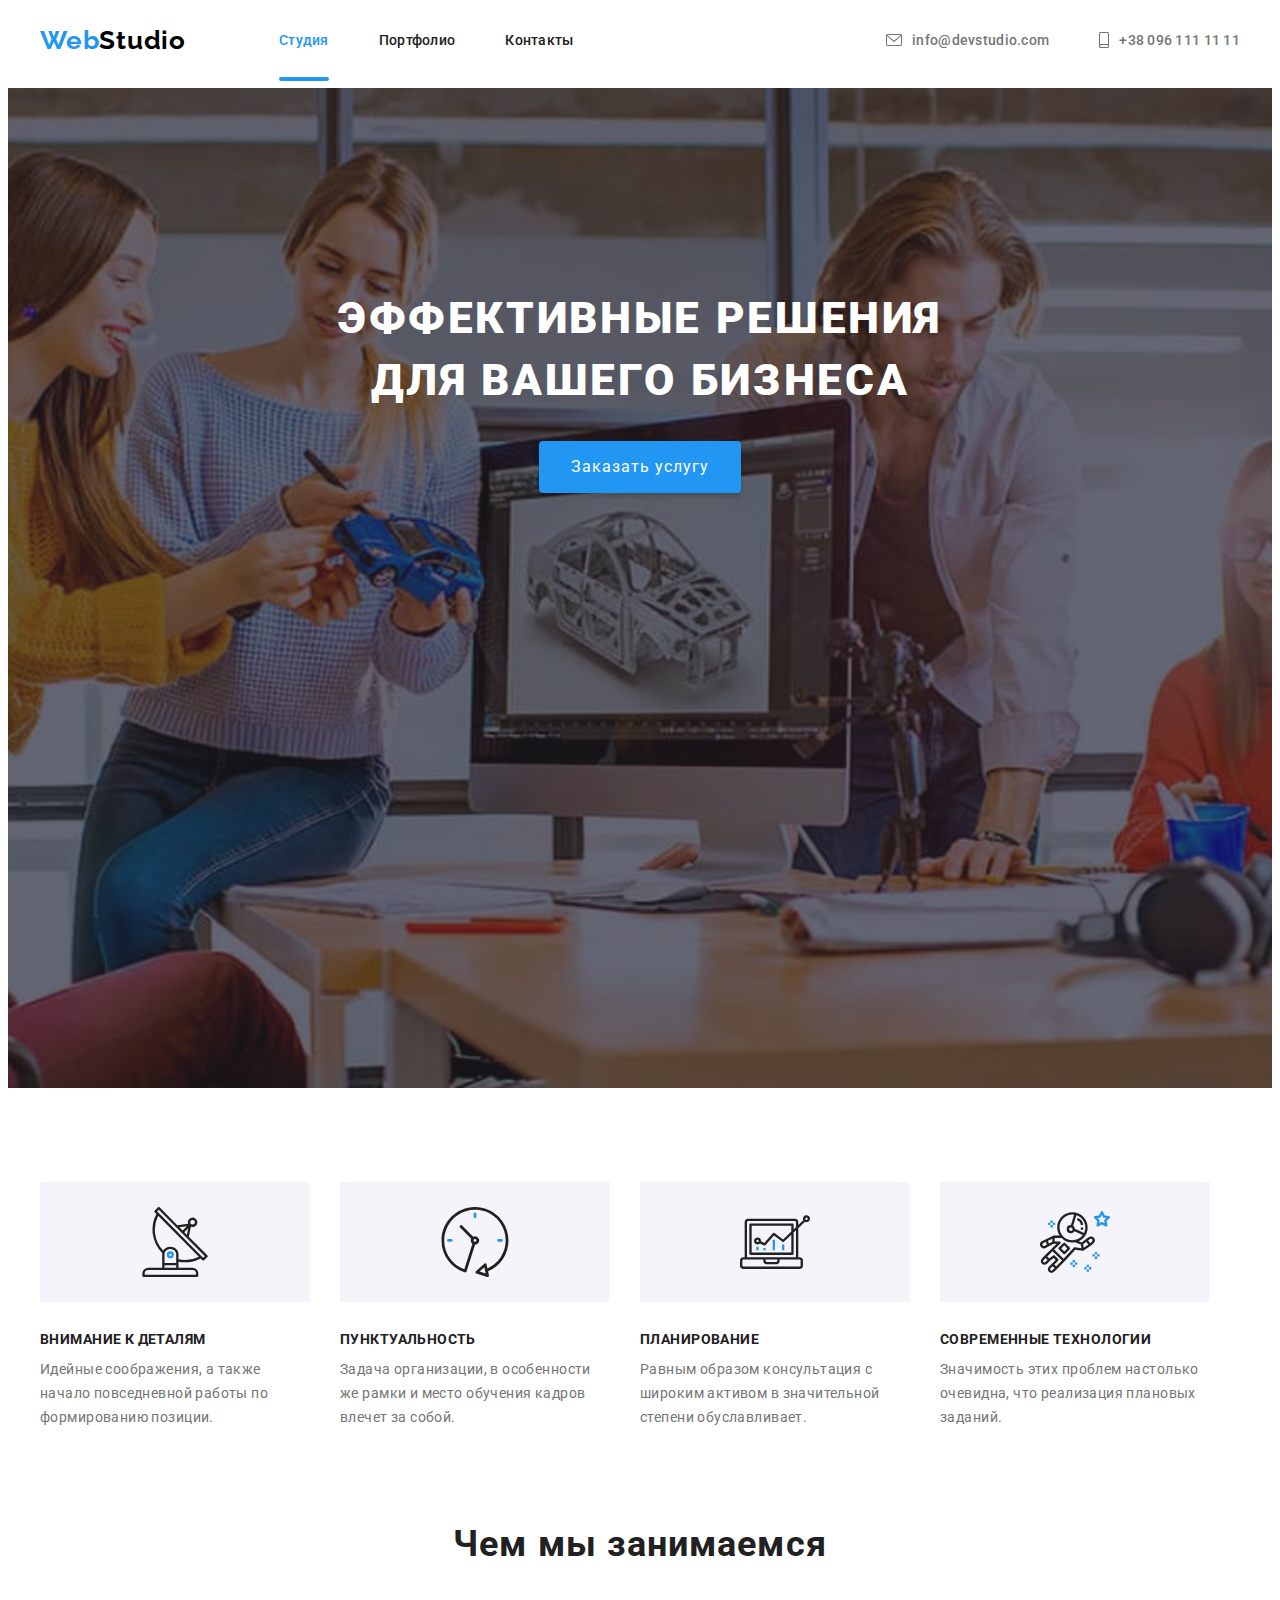
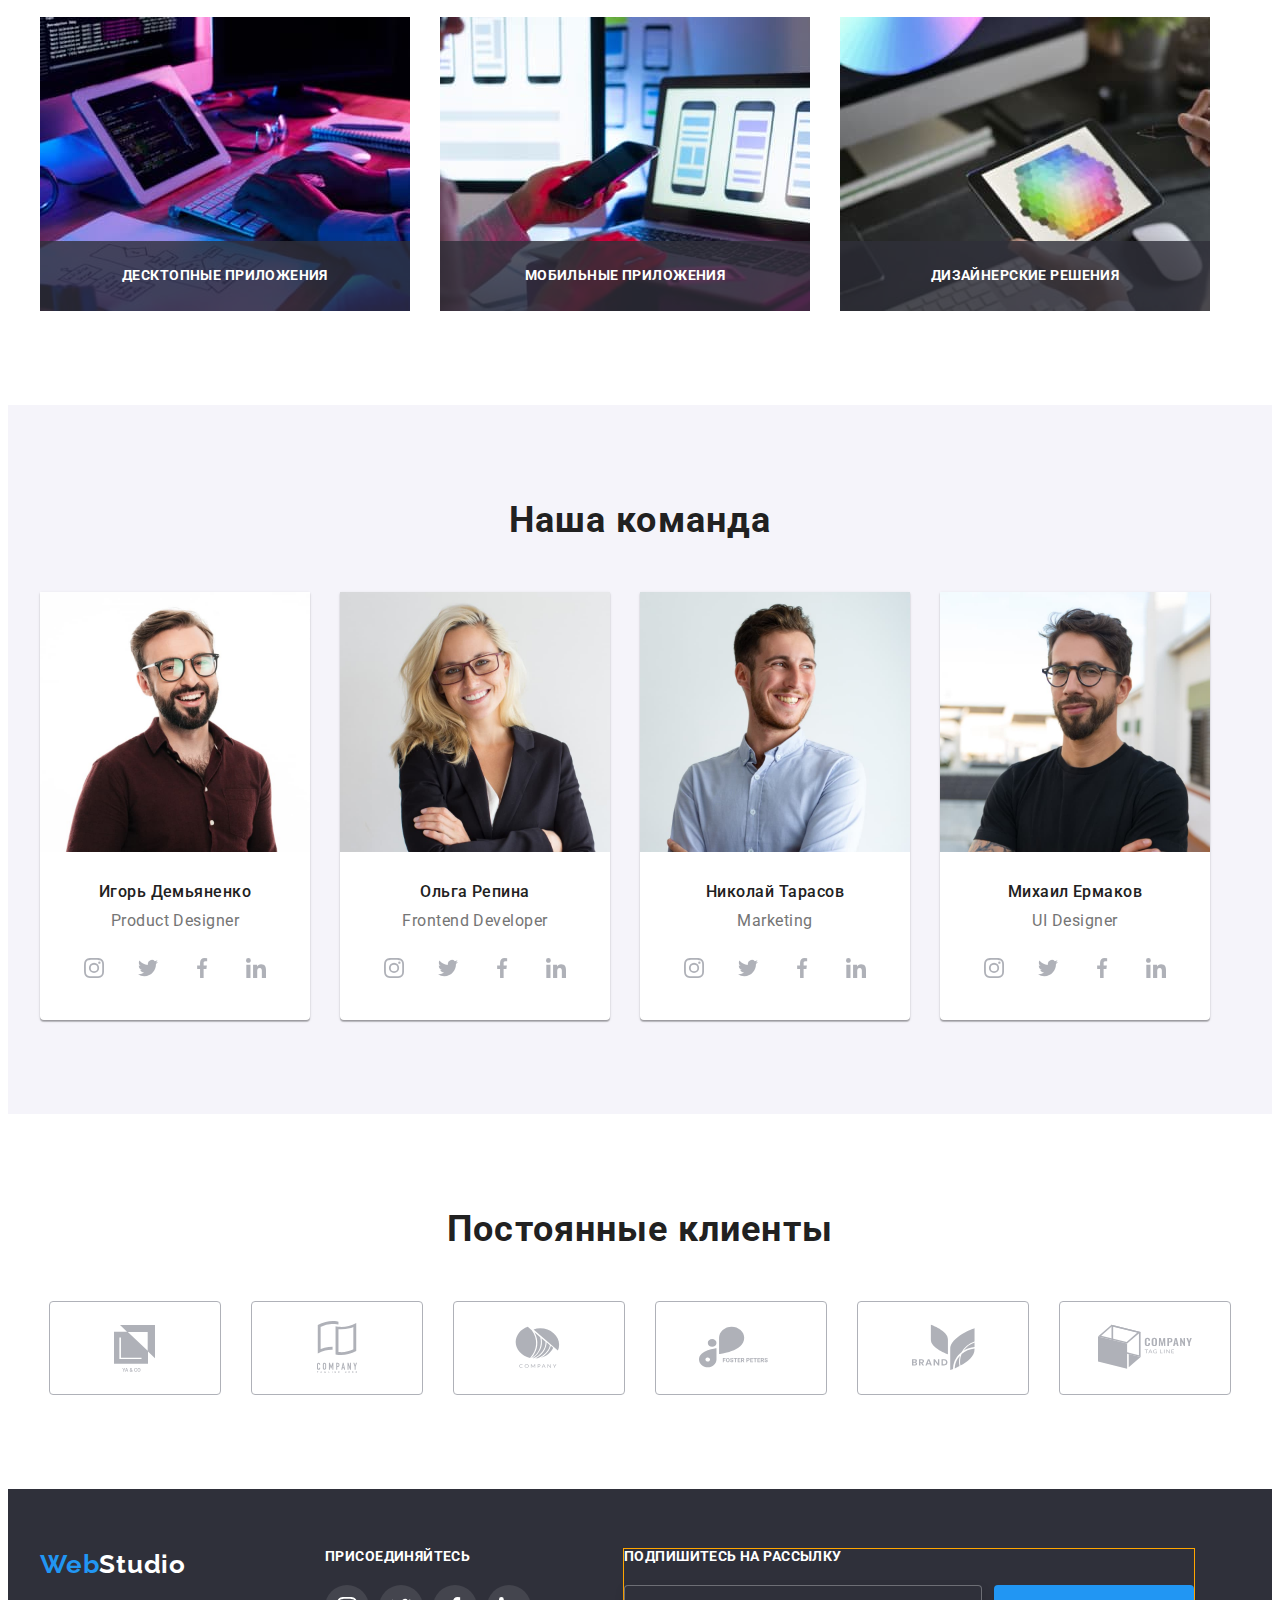
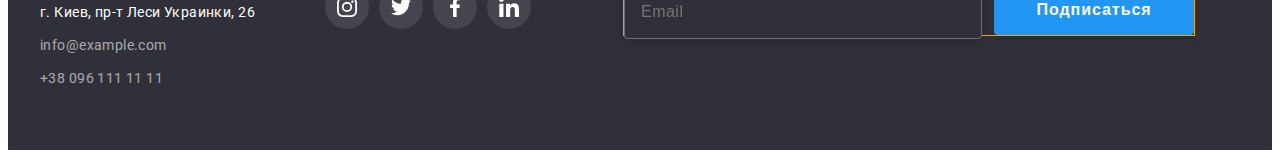
==== commit 3f64cda7: "added sign-up email field to the footer section" ====
--- a/index.html
+++ b/index.html
@@ -639,7 +639,18 @@
           <!-- SIGN UP FOOTER -->
           <div class="sign-up-section">
             <p class="sign-up-title">Подпишитесь на рассылку</p>
-            <div></div>
+            <div class="sign-up-field">
+              <input
+                class="sign-up-input"
+                type="email"
+                name="email"
+                placeholder="Email"
+                autocomplete="off"
+              />
+              <div>
+                <button class="sign-up-button">Подписаться</button>
+              </div>
+            </div>
           </div>
         </div>
       </div>
@@ -697,10 +708,15 @@
             ></textarea>
           </label>
           <label class="modal-checkbox">
-            <input type="checkbox" name="terms" value="terms" />Соглашаюсь с
-            рассылкой и принимаю<span class="terms-agreement"
-              >Условия договора</span
-            >
+            <input
+              class="checkbox visually-hidden"
+              type="checkbox"
+              name="terms"
+              value="terms"
+            />
+            <span class="checkbox-icon"></span>
+            Соглашаюсь с рассылкой и принимаю
+            <span class="terms"> Условия договора </span>
           </label>
           <button class="modal-button" type="submit">Отправить</button>
         </form>
--- a/css/styles.css
+++ b/css/styles.css
@@ -604,9 +604,9 @@
 /* <!-- SIGN UP FOOTER --> */
 
 .sign-up-section {
-  display: flex;
-  justify-content: flex-start;
-  align-items: flex-start;
+  display: block;
+  /* justify-content: flex-start;
+  align-items: flex-start; */
   width: 570px;
   height: 86px;
   margin-left: 93px;
@@ -624,6 +624,45 @@
   text-transform: uppercase;
   color: var(--secondary-text-color);
   margin-bottom: 20px;
+}
+
+.sign-up-field {
+  display: flex;
+  justify-content: center;
+  align-items: flex-start;
+}
+
+.sign-up-input {
+  width: 358px;
+  height: 50px;
+  font-size: 16px;
+  line-height: 1.25;
+  letter-spacing: 0.03em;
+  color: rgba(255, 255, 255, 0.6);
+  background-color: var(--secondary-bgd-color);
+  border: 1px solid rgba(255, 255, 255, 0.3);
+  filter: drop-shadow(0px 4px 4px rgba(0, 0, 0, 0.15));
+  border-radius: 4px;
+  padding-left: 16px;
+}
+
+.sign-up-button {
+  display: flex;
+  justify-content: center;
+  align-items: center;
+  width: 200px;
+  height: 50px;
+  font-weight: 700;
+  font-size: 16px;
+  line-height: 1.87;
+  letter-spacing: 0.06em;
+  color: var(--secondary-text-color);
+  background: var(--accent-color);
+  box-shadow: 0px 4px 4px rgba(0, 0, 0, 0.15);
+  border: none;
+  border-radius: 4px;
+  cursor: pointer;
+  margin-left: 12px;
 }
 
 /* PORTFOLIO PAGE SECTION */
@@ -940,6 +979,14 @@
   height: 40px;
   border: 1px solid rgba(33, 33, 33, 0.2);
   border-radius: 4px;
+  padding-left: 30px;
+}
+
+.modal-input:focus-within,
+.modal-icon:focus-within {
+  color: var(--accent-color);
+  fill: var(--accent-color);
+  border: solid var(--accent-color);
 }
 
 .modal-icon {
@@ -969,21 +1016,37 @@
 
 .modal-checkbox {
   display: flex;
-  justify-content: space-between;
-  align-items: center;
-  width: 425px;
-  height: 24px;
-  font-weight: normal;
-  font-size: 14px;
-  line-height: 1.71;
-  letter-spacing: 0.03em;
-  color: var(--primary-text-color);
+  justify-content: center;
+  align-items: center;
   margin-bottom: 30px;
 }
 
-.terms-agreement {
+.checkbox-icon {
+  display: block;
+  width: 16px;
+  height: 15px;
+  /* background-color: orange; */
+  background-image: url(../images/icon-checked.svg);
+  border: 1px solid var(--title-text-color);
+  border-radius: 2px;
+  margin-right: 7px;
+}
+
+.checkbox:checked + .checkbox-icon {
+  background-color: var(--accent-color);
+  background-origin: border-box;
+  border-color: var(--accent-color);
+}
+
+.terms {
   text-decoration-line: underline;
   color: var(--accent-color);
+  cursor: pointer;
+  margin-left: 4px;
+}
+
+.terms:hover {
+  font-weight: 700;
 }
 
 .modal-button {
@@ -1004,9 +1067,23 @@
   border-radius: 4px;
 
   padding: 10px 56px;
-}
-
-modal-field:focus-within {
+  margin-right: 124px;
+  margin-left: 124px;
+}
+
+.modal-button:hover,
+.modal-button:focus,
+.modal-button:active {
+  box-shadow: 0px 4px 4px rgba(0, 0, 0, 0.15);
+}
+
+.modal-field:focus-within {
+  color: var(--accent-color);
   fill: var(--accent-color);
-  border: solid var(--accent-color);
-}
+  border: 1px solid var(--accent-color);
+}
+
+.modal-field:hover {
+  color: var(--accent-color);
+  cursor: pointer;
+}
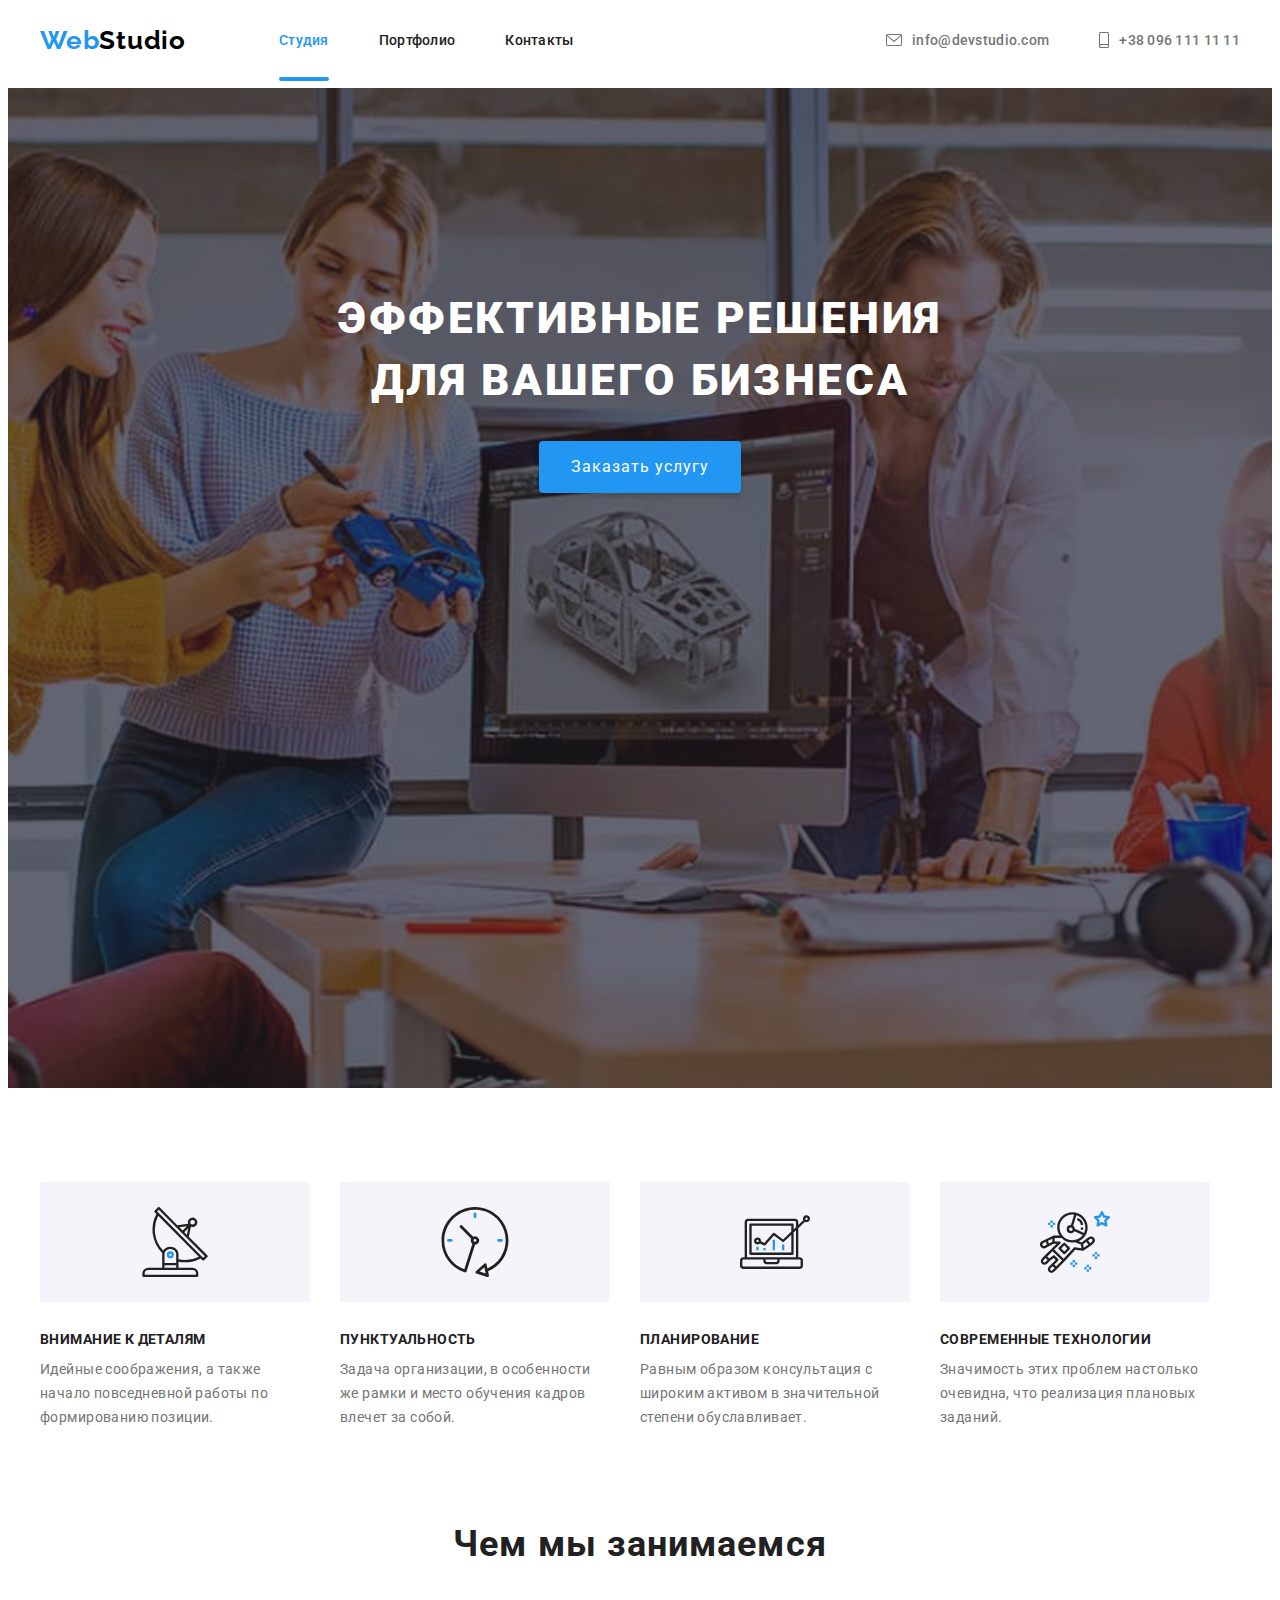
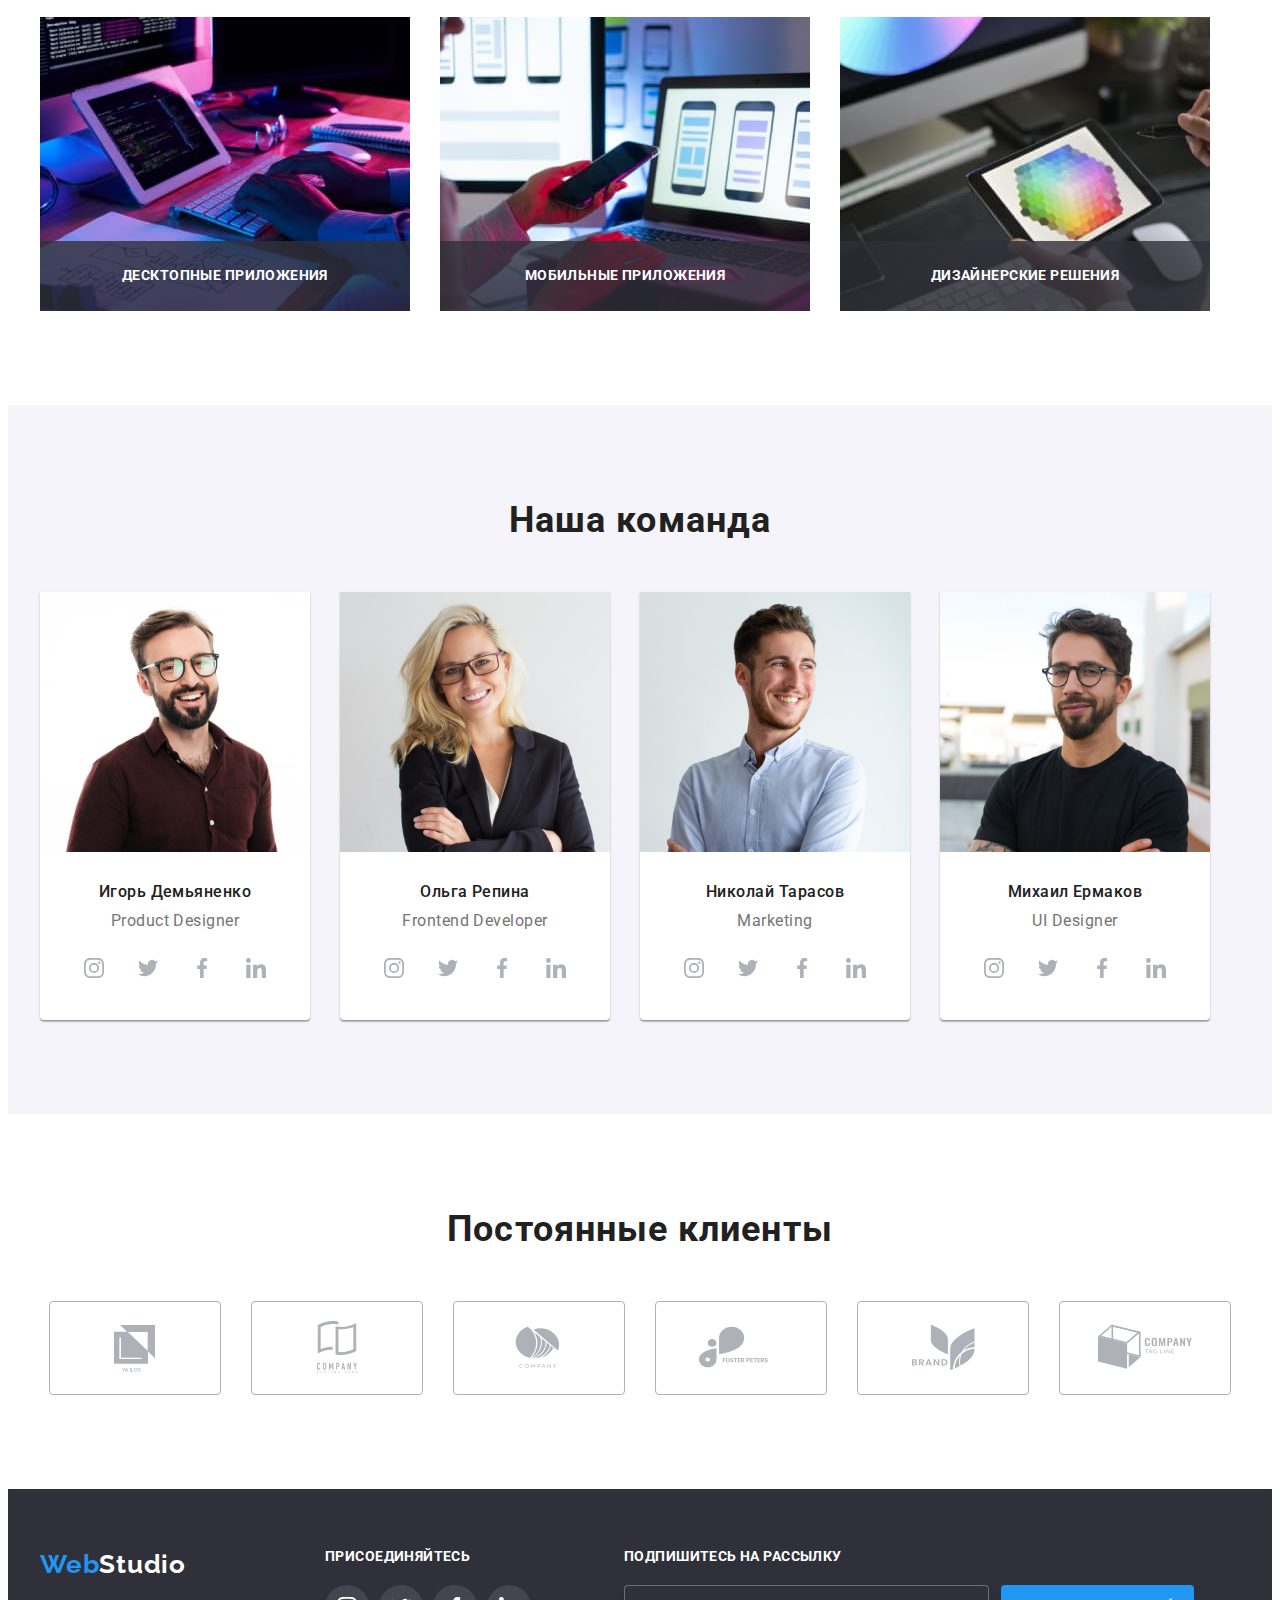
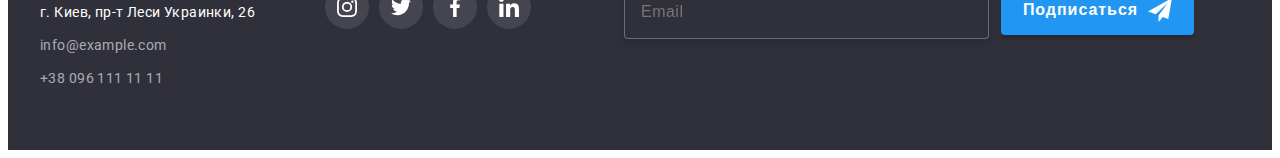
==== commit 169e26bd: "added the sign-up section to the portfolio" ====
--- a/index.html
+++ b/index.html
@@ -637,6 +637,7 @@
           </div>
 
           <!-- SIGN UP FOOTER -->
+
           <div class="sign-up-section">
             <p class="sign-up-title">Подпишитесь на рассылку</p>
             <div class="sign-up-field">
@@ -647,9 +648,12 @@
                 placeholder="Email"
                 autocomplete="off"
               />
-              <div>
-                <button class="sign-up-button">Подписаться</button>
-              </div>
+              <button class="sign-up-button">
+                Подписаться
+                <svg class="sign-up-icon">
+                  <use href="./images/icons.svg#icon-telegram"></use>
+                </svg>
+              </button>
             </div>
           </div>
         </div>
--- a/css/styles.css
+++ b/css/styles.css
@@ -610,8 +610,6 @@
   width: 570px;
   height: 86px;
   margin-left: 93px;
-
-  outline: 1px solid orange;
 }
 
 .sign-up-title {
@@ -644,6 +642,10 @@
   filter: drop-shadow(0px 4px 4px rgba(0, 0, 0, 0.15));
   border-radius: 4px;
   padding-left: 16px;
+}
+
+.sign-up-input:focus-within {
+  border: 1px solid var(--third-bgd-color);
 }
 
 .sign-up-button {
@@ -665,6 +667,20 @@
   margin-left: 12px;
 }
 
+.sign-up-icon {
+  width: 24px;
+  height: 24px;
+  fill: var(--secondary-text-color);
+  background-color: var(--accent-color);
+  margin-left: 10px;
+}
+
+.sign-up-button:hover,
+.sign-up-button:focus,
+.sign-up-button:active {
+  box-shadow: inset 0 0 5px 2px rgba(0, 0, 0, 0.3);
+}
+
 /* PORTFOLIO PAGE SECTION */
 
 .portfolio-header {
